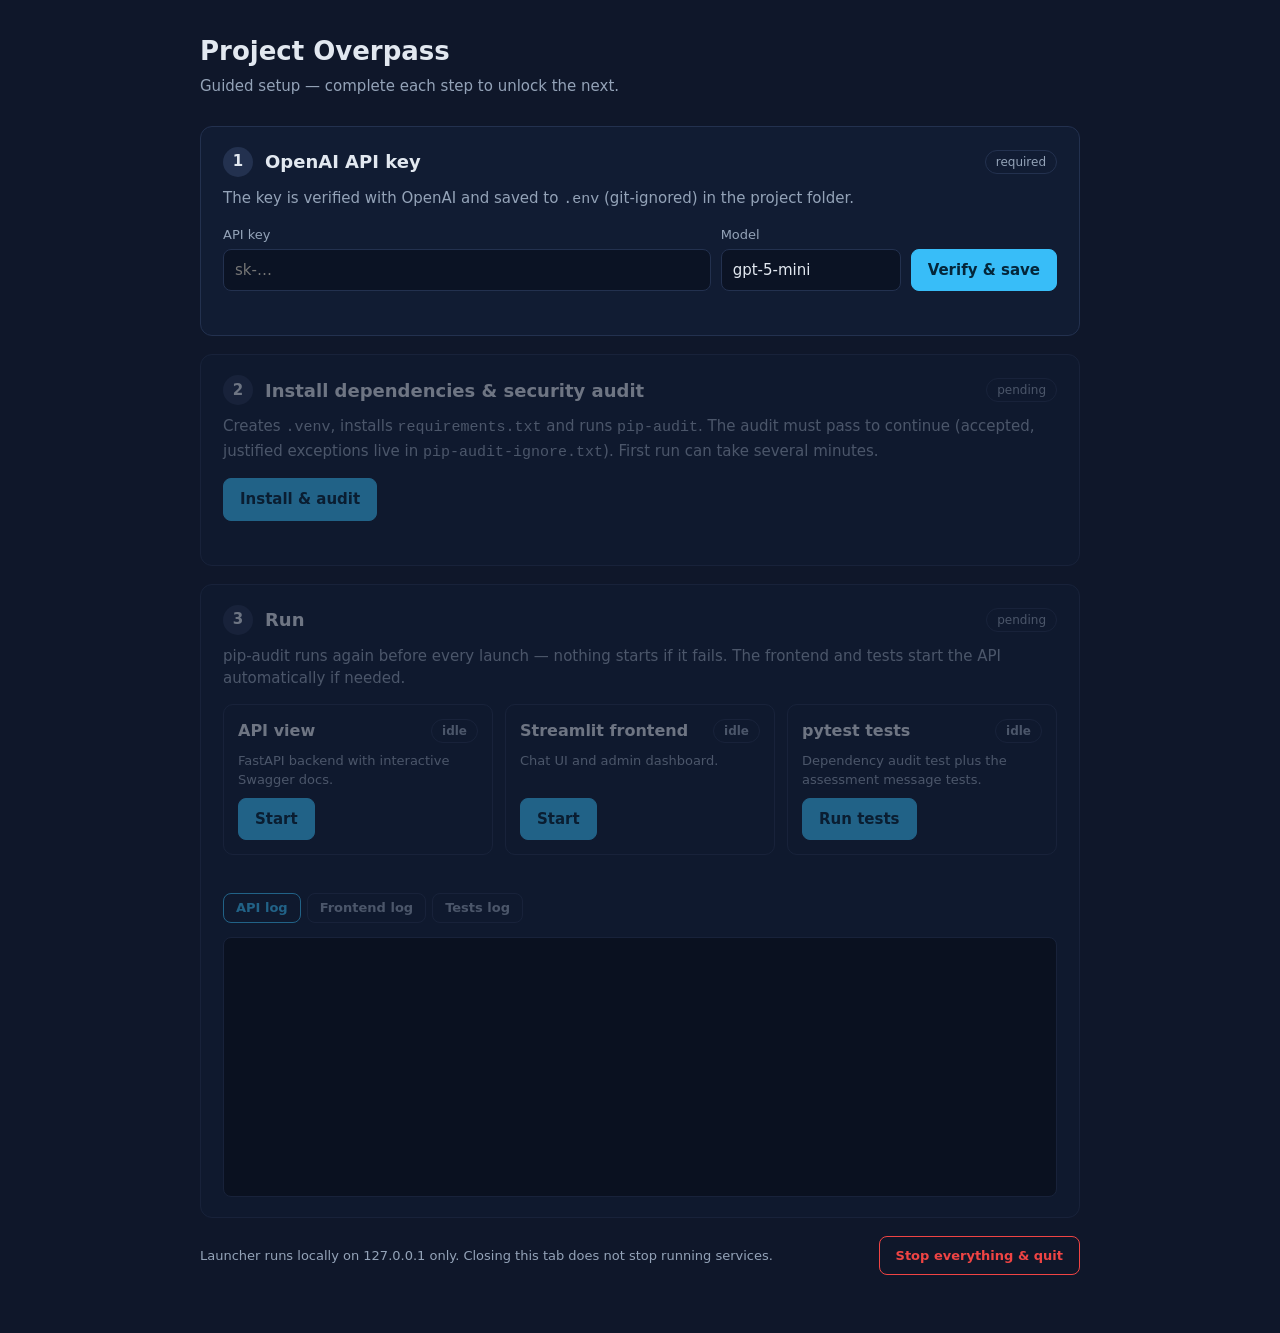
==== launcher/index.html @ e8091e9a "Add HTML setup launcher (init.py) with gated pip-audit - init.py opens a local page: API key -> inst" ====
<!DOCTYPE html>
<html lang="en">
<head>
<meta charset="utf-8">
<meta name="viewport" content="width=device-width, initial-scale=1">
<title>Project Overpass — Setup</title>
<style>
  :root {
    --bg: #0f172a; --card: #111c33; --border: #23314f; --text: #e2e8f0; --muted: #94a3b8;
    --accent: #38bdf8; --ok: #22c55e; --warn: #f59e0b; --bad: #ef4444;
  }
  * { box-sizing: border-box; }
  body { margin: 0; font: 15px/1.5 system-ui, -apple-system, "Segoe UI", sans-serif; background: var(--bg); color: var(--text); }
  main { max-width: 920px; margin: 0 auto; padding: 32px 20px 64px; }
  h1 { margin: 0 0 4px; font-size: 26px; }
  .sub { color: var(--muted); margin: 0 0 28px; }
  .step { background: var(--card); border: 1px solid var(--border); border-radius: 12px; padding: 20px 22px; margin-bottom: 18px; }
  .step.locked { opacity: .45; pointer-events: none; }
  .step-head { display: flex; align-items: center; gap: 12px; margin-bottom: 10px; }
  .num { width: 30px; height: 30px; border-radius: 50%; display: grid; place-items: center; background: var(--border); font-weight: 700; }
  .step.done .num { background: var(--ok); color: #052e12; }
  .step-head h2 { font-size: 18px; margin: 0; flex: 1; }
  .pill { font-size: 12px; padding: 2px 10px; border-radius: 999px; border: 1px solid var(--border); color: var(--muted); white-space: nowrap; }
  .pill.ok { color: var(--ok); border-color: var(--ok); }
  .pill.run { color: var(--accent); border-color: var(--accent); }
  .pill.bad { color: var(--bad); border-color: var(--bad); }
  p.help { color: var(--muted); margin: 4px 0 14px; }
  label { display: block; font-size: 13px; color: var(--muted); margin-bottom: 4px; }
  .row { display: flex; gap: 10px; flex-wrap: wrap; align-items: end; }
  .row > div { flex: 1; min-width: 200px; }
  input { width: 100%; padding: 9px 11px; border-radius: 8px; border: 1px solid var(--border); background: #0b1324; color: var(--text); font: inherit; }
  button { padding: 9px 16px; border-radius: 8px; border: 1px solid var(--accent); background: var(--accent); color: #04263a; font: inherit; font-weight: 600; cursor: pointer; }
  button.secondary { background: transparent; color: var(--accent); }
  button.danger { background: transparent; color: var(--bad); border-color: var(--bad); }
  button:disabled { opacity: .5; cursor: not-allowed; }
  .msg { margin-top: 10px; font-size: 14px; min-height: 1em; }
  .msg.ok { color: var(--ok); } .msg.bad { color: var(--bad); } .msg.warn { color: var(--warn); }
  .targets { display: grid; grid-template-columns: repeat(auto-fit, minmax(240px, 1fr)); gap: 12px; }
  .target { border: 1px solid var(--border); border-radius: 10px; padding: 14px; display: flex; flex-direction: column; gap: 8px; }
  .target.active { border-color: var(--accent); }
  .target h3 { margin: 0; font-size: 16px; display: flex; justify-content: space-between; align-items: center; gap: 8px; }
  .target p { margin: 0; color: var(--muted); font-size: 13px; flex: 1; }
  .target .btns { display: flex; gap: 8px; flex-wrap: wrap; }
  .target a { color: var(--accent); font-size: 13px; }
  pre.log { background: #050a16; border: 1px solid var(--border); border-radius: 8px; padding: 10px 12px; margin: 14px 0 0; height: 260px; overflow: auto; font: 12px/1.45 ui-monospace, Consolas, monospace; white-space: pre-wrap; word-break: break-word; }
  .log-tabs { display: flex; gap: 6px; margin-top: 14px; flex-wrap: wrap; }
  .log-tabs button { padding: 4px 12px; font-size: 13px; background: transparent; color: var(--muted); border-color: var(--border); }
  .log-tabs button.sel { color: var(--accent); border-color: var(--accent); }
  footer { color: var(--muted); font-size: 13px; display: flex; justify-content: space-between; align-items: center; gap: 12px; flex-wrap: wrap; }
</style>
</head>
<body>
<main>
  <h1>Project Overpass</h1>
  <p class="sub">Guided setup — complete each step to unlock the next. <span id="py"></span></p>

  <!-- Step 1 -->
  <section class="step" id="step1">
    <div class="step-head"><div class="num">1</div><h2>OpenAI API key</h2><span class="pill" id="s1pill">required</span></div>
    <p class="help">The key is verified with OpenAI and saved to <code>.env</code> (git-ignored) in the project folder.</p>
    <form id="keyForm" autocomplete="off">
      <div class="row">
        <div><label for="apiKey">API key</label><input id="apiKey" type="password" placeholder="sk-…" spellcheck="false"></div>
        <div style="flex:0 0 180px;min-width:150px"><label for="model">Model</label><input id="model" value="gpt-5-mini" spellcheck="false"></div>
        <button type="submit" id="saveKey">Verify &amp; save</button>
      </div>
    </form>
    <div class="msg" id="keyMsg"></div>
    <button class="secondary" id="skipVerify" hidden style="margin-top:8px">Save without verifying</button>
  </section>

  <!-- Step 2 -->
  <section class="step locked" id="step2">
    <div class="step-head"><div class="num">2</div><h2>Install dependencies &amp; security audit</h2><span class="pill" id="s2pill">pending</span></div>
    <p class="help">Creates <code>.venv</code>, installs <code>requirements.txt</code> and runs <code>pip-audit</code>. The audit must pass to continue
      (accepted, justified exceptions live in <code>pip-audit-ignore.txt</code>). First run can take several minutes.</p>
    <button id="runSetup">Install &amp; audit</button>
    <div class="msg" id="setupMsg"></div>
    <pre class="log" id="setupLog" hidden></pre>
  </section>

  <!-- Step 3 -->
  <section class="step locked" id="step3">
    <div class="step-head"><div class="num">3</div><h2>Run</h2><span class="pill" id="s3pill">pending</span></div>
    <p class="help">pip-audit runs again before every launch — nothing starts if it fails. The frontend and tests start the API automatically if needed.</p>
    <div class="targets">
      <div class="target" data-target="api">
        <h3>API view <span class="pill">idle</span></h3>
        <p>FastAPI backend with interactive Swagger docs.</p>
        <div class="btns"><button data-run>Start</button><button class="danger" data-stop hidden>Stop</button></div>
        <a data-link id="docsLink" target="_blank" rel="noopener" hidden>Open API docs ↗</a>
      </div>
      <div class="target" data-target="frontend">
        <h3>Streamlit frontend <span class="pill">idle</span></h3>
        <p>Chat UI and admin dashboard.</p>
        <div class="btns"><button data-run>Start</button><button class="danger" data-stop hidden>Stop</button></div>
        <a data-link id="feLink" target="_blank" rel="noopener" hidden>Open frontend ↗</a>
      </div>
      <div class="target" data-target="tests">
        <h3>pytest tests <span class="pill">idle</span></h3>
        <p>Dependency audit test plus the assessment message tests.</p>
        <div class="btns"><button data-run>Run tests</button><button class="danger" data-stop hidden>Stop</button></div>
      </div>
    </div>
    <div class="msg" id="runMsg"></div>
    <div class="log-tabs" id="logTabs">
      <button data-log="api" class="sel">API log</button>
      <button data-log="frontend">Frontend log</button>
      <button data-log="tests">Tests log</button>
    </div>
    <pre class="log" id="runLog"></pre>
  </section>

  <footer>
    <span>Launcher runs locally on 127.0.0.1 only. Closing this tab does not stop running services.</span>
    <button class="danger" id="quit">Stop everything &amp; quit</button>
  </footer>
</main>

<script>
const TOKEN = "__LAUNCHER_TOKEN__";
const $ = (s, el = document) => el.querySelector(s);
const $$ = (s, el = document) => [...el.querySelectorAll(s)];
let status = null;
let selectedLog = "api";
const logCursor = {};
const logText = { setup: "", api: "", frontend: "", tests: "" };

async function call(path, body) {
  const opts = { headers: { "X-Launcher-Token": TOKEN } };
  if (body !== undefined) {
    opts.method = "POST";
    opts.headers["Content-Type"] = "application/json";
    opts.body = JSON.stringify(body);
  }
  const res = await fetch(path, opts);
  let data = {};
  try { data = await res.json(); } catch (_) {}
  return { ok: res.ok, status: res.status, data };
}

function setMsg(el, text, kind) { el.textContent = text || ""; el.className = "msg" + (kind ? " " + kind : ""); }

function pill(el, state) {
  const map = { idle: ["idle", ""], running: ["running…", "run"], ready: ["running", "ok"], succeeded: ["passed", "ok"],
                failed: ["failed", "bad"], stopped: ["stopped", ""] };
  const [text, cls] = map[state] || [state, ""];
  el.textContent = text; el.className = "pill" + (cls ? " " + cls : "");
}

// Step 1
async function saveKey(skipVerify) {
  const api_key = $("#apiKey").value.trim();
  const model = $("#model").value.trim();
  const msg = $("#keyMsg");
  if (!api_key) return setMsg(msg, "Enter your OpenAI API key.", "bad");
  $("#saveKey").disabled = true;
  setMsg(msg, "Verifying with OpenAI…");
  const r = await call("/api/key", { api_key, model, skip_verify: !!skipVerify });
  $("#saveKey").disabled = false;
  $("#skipVerify").hidden = !(r.data && r.data.can_skip);
  if (r.ok) { setMsg(msg, r.data.message, skipVerify ? "warn" : "ok"); $("#apiKey").value = ""; }
  else setMsg(msg, (r.data && r.data.error) || "Failed to save key.", "bad");
  refresh();
}
$("#keyForm").addEventListener("submit", e => { e.preventDefault(); saveKey(false); });
$("#skipVerify").addEventListener("click", () => saveKey(true));

// Step 2
$("#runSetup").addEventListener("click", async () => {
  const r = await call("/api/setup", {});
  if (!r.ok) setMsg($("#setupMsg"), r.data.error, "bad");
  $("#setupLog").hidden = false;
  refresh();
});

// Step 3
$$(".target").forEach(card => {
  const target = card.dataset.target;
  $("[data-run]", card).addEventListener("click", async () => {
    selectLog(target);
    const r = await call("/api/run", { target });
    setMsg($("#runMsg"), r.ok ? "" : r.data.error, r.ok ? "" : "bad");
    refresh();
  });
  $("[data-stop]", card).addEventListener("click", async () => { await call("/api/stop", { target }); refresh(); });
});
$$("#logTabs button").forEach(b => b.addEventListener("click", () => selectLog(b.dataset.log)));
function selectLog(name) {
  selectedLog = name;
  $$("#logTabs button").forEach(b => b.classList.toggle("sel", b.dataset.log === name));
  const pre = $("#runLog"); pre.textContent = logText[name]; pre.scrollTop = pre.scrollHeight;
}

$("#quit").addEventListener("click", async () => {
  if (!confirm("Stop all running services and close the launcher?")) return;
  await call("/api/shutdown", {});
  document.body.innerHTML = "<main><h1>Launcher stopped</h1><p class='sub'>Run <code>python init.py</code> to start again.</p></main>";
  clearInterval(timer);
});

// Polling
async function pullLog(job) {
  const r = await call(`/api/logs?job=${job}&since=${logCursor[job] || 0}`);
  if (!r.ok) return;
  if (r.data.lines.length) {
    logText[job] = (logText[job] + r.data.lines.join("\n") + "\n").slice(-200000);
    const pre = job === "setup" ? $("#setupLog") : (job === selectedLog ? $("#runLog") : null);
    if (pre) {
      const atBottom = pre.scrollHeight - pre.scrollTop - pre.clientHeight < 40;
      pre.textContent = logText[job];
      if (atBottom) pre.scrollTop = pre.scrollHeight;
    }
  }
  logCursor[job] = r.data.next;
}

function render() {
  const s = status;
  $("#py").textContent = `Launcher Python ${s.python}.`;

  const keyOk = s.key.configured;
  $("#step1").classList.toggle("done", keyOk);
  $("#s1pill").textContent = keyOk ? `configured (${s.key.masked})` : "required";
  $("#s1pill").className = "pill" + (keyOk ? " ok" : "");
  if (keyOk && document.activeElement !== $("#model")) $("#model").value = s.key.model;

  const setup = s.jobs.setup;
  const setupOk = s.setup.complete;
  $("#step2").classList.toggle("locked", !keyOk);
  $("#step2").classList.toggle("done", setupOk && setup.state !== "running");
  if (setup.state === "running") pill($("#s2pill"), "running");
  else if (setupOk) { $("#s2pill").textContent = "installed · audit passed"; $("#s2pill").className = "pill ok"; }
  else pill($("#s2pill"), setup.state === "idle" ? "pending" : setup.state);
  $("#runSetup").disabled = setup.state === "running";
  $("#runSetup").textContent = setupOk ? "Re-install & audit" : "Install & audit";
  if (setup.state !== "idle") { $("#setupLog").hidden = false;
    setMsg($("#setupMsg"), setup.message, setup.state === "failed" ? "bad" : setup.state === "succeeded" ? "ok" : ""); }

  const unlocked = keyOk && setupOk && setup.state !== "running";
  $("#step3").classList.toggle("locked", !unlocked);
  const running = ["api", "frontend", "tests"].filter(t => ["running", "ready"].includes(s.jobs[t].state));
  $("#s3pill").textContent = running.length ? `${running.length} active` : (unlocked ? "ready" : "pending");
  $("#s3pill").className = "pill" + (running.length ? " run" : unlocked ? " ok" : "");

  $$(".target").forEach(card => {
    const job = s.jobs[card.dataset.target];
    const busy = ["running", "ready"].includes(job.state);
    pill($("h3 .pill", card), job.state);
    card.classList.toggle("active", busy);
    $("[data-run]", card).disabled = busy;
    $("[data-stop]", card).hidden = !busy;
    const link = $("[data-link]", card);
    if (link) link.hidden = job.state !== "ready";
  });
  $("#docsLink").href = s.urls.docs;
  $("#feLink").href = s.urls.frontend;
}

async function refresh() {
  const r = await call("/api/status");
  if (!r.ok) return;
  status = r.data;
  render();
  const jobs = ["setup", "api", "frontend", "tests"].filter(j => status.jobs[j].state !== "idle" || logCursor[j]);
  await Promise.all(jobs.map(pullLog));
}
const timer = setInterval(refresh, 1500);
refresh();
</script>
</body>
</html>
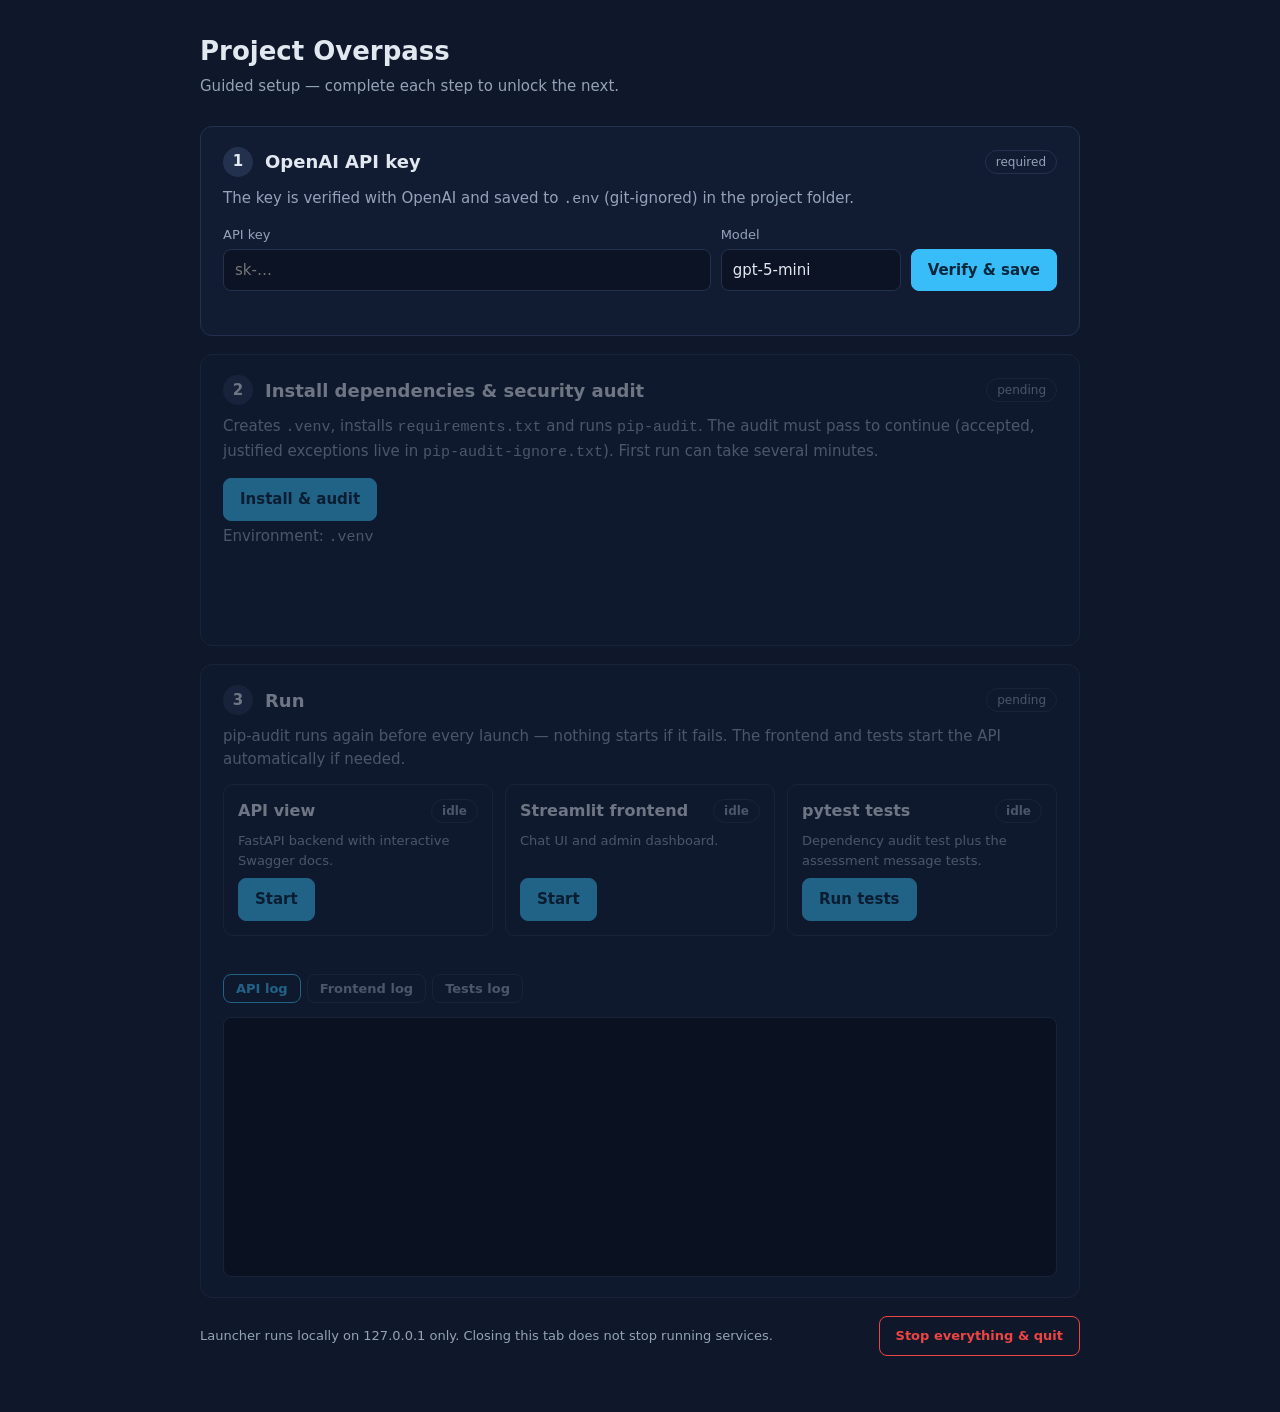
==== commit 3b006ee6: "Add Windows short-path environment recovery to setup page Offer per-worktree environments and existi" ====
--- a/launcher/index.html
+++ b/launcher/index.html
@@ -28,7 +28,8 @@
   label { display: block; font-size: 13px; color: var(--muted); margin-bottom: 4px; }
   .row { display: flex; gap: 10px; flex-wrap: wrap; align-items: end; }
   .row > div { flex: 1; min-width: 200px; }
-  input { width: 100%; padding: 9px 11px; border-radius: 8px; border: 1px solid var(--border); background: #0b1324; color: var(--text); font: inherit; }
+  input, select { width: 100%; padding: 9px 11px; border-radius: 8px; border: 1px solid var(--border); background: #0b1324; color: var(--text); font: inherit; }
+  code { overflow-wrap: anywhere; }
   button { padding: 9px 16px; border-radius: 8px; border: 1px solid var(--accent); background: var(--accent); color: #04263a; font: inherit; font-weight: 600; cursor: pointer; }
   button.secondary { background: transparent; color: var(--accent); }
   button.danger { background: transparent; color: var(--bad); border-color: var(--bad); }
@@ -75,6 +76,21 @@
     <p class="help">Creates <code>.venv</code>, installs <code>requirements.txt</code> and runs <code>pip-audit</code>. The audit must pass to continue
       (accepted, justified exceptions live in <code>pip-audit-ignore.txt</code>). First run can take several minutes.</p>
     <button id="runSetup">Install &amp; audit</button>
+    <p class="help">Environment: <code id="environmentPath">.venv</code></p>
+    <div id="recovery" hidden>
+      <p class="help" id="recoveryReason"></p>
+      <p class="help">Create a shorter environment or select one previously used by this project.
+        Requirements will be installed and audited there. The choice is remembered for this checkout;
+        explicit <code>--venv</code> or <code>OVERPASS_VENV</code> settings still win on restart.
+        The failed local <code>.venv</code> is removed only after the replacement passes installation and audit.</p>
+      <label for="previousEnvironments">Existing project environments</label>
+      <select id="previousEnvironments"><option value="">Create a new environment</option></select>
+      <label for="recoveryPath">Replacement environment path</label>
+      <input id="recoveryPath" spellcheck="false">
+      <button class="secondary" id="retrySetup" style="margin-top:8px">Retry with a shorter environment path</button>
+    </div>
+    <div class="msg warn" id="recoveryError"></div>
+    <div class="msg" id="setupRequestMsg"></div>
     <div class="msg" id="setupMsg"></div>
     <pre class="log" id="setupLog" hidden></pre>
   </section>
@@ -169,9 +185,24 @@
 // Step 2
 $("#runSetup").addEventListener("click", async () => {
   const r = await call("/api/setup", {});
-  if (!r.ok) setMsg($("#setupMsg"), r.data.error, "bad");
+  setMsg($("#setupRequestMsg"), r.ok ? "" : r.data.error, r.ok ? "" : "bad");
   $("#setupLog").hidden = false;
   refresh();
+});
+$("#previousEnvironments").addEventListener("change", e => {
+  $("#recoveryPath").value = e.target.value || status.setup.recovery.suggested;
+});
+$("#retrySetup").addEventListener("click", async () => {
+  $("#retrySetup").disabled = true;
+  try {
+    const r = await call("/api/setup", { venv: $("#recoveryPath").value.trim() });
+    setMsg($("#setupRequestMsg"), r.ok ? "" : r.data.error, r.ok ? "" : "bad");
+    $("#setupLog").hidden = false;
+  } catch (error) {
+    setMsg($("#setupRequestMsg"), `Retry request failed: ${error.message}`, "bad");
+  } finally {
+    refresh();
+  }
 });
 
 // Step 3
@@ -227,12 +258,31 @@
 
   const setup = s.jobs.setup;
   const setupOk = s.setup.complete;
+  const active = Object.values(s.jobs).some(job => ["running", "ready"].includes(job.state));
+  $("#environmentPath").textContent = s.setup.path;
+  const recovery = s.setup.recovery;
+  $("#recovery").hidden = !recovery.available;
+  $("#recoveryReason").textContent = recovery.reason || "A failed local environment is waiting for recovery.";
+  setMsg($("#recoveryError"), recovery.error, "warn");
+  if (!$("#recoveryPath").value) $("#recoveryPath").value = recovery.suggested;
+  const previous = $("#previousEnvironments");
+  const signature = JSON.stringify(recovery.previous);
+  if (previous.dataset.signature !== signature) {
+    const selected = previous.value;
+    previous.replaceChildren(new Option("Create a new environment", ""));
+    recovery.previous.forEach(path => previous.add(new Option(path, path)));
+    if (recovery.previous.includes(selected)) previous.value = selected;
+    previous.dataset.signature = signature;
+  }
+  $("#retrySetup").disabled = active;
+  $("#previousEnvironments").disabled = active;
+  $("#recoveryPath").disabled = active;
   $("#step2").classList.toggle("locked", !keyOk);
   $("#step2").classList.toggle("done", setupOk && setup.state !== "running");
   if (setup.state === "running") pill($("#s2pill"), "running");
   else if (setupOk) { $("#s2pill").textContent = "installed · audit passed"; $("#s2pill").className = "pill ok"; }
   else pill($("#s2pill"), setup.state === "idle" ? "pending" : setup.state);
-  $("#runSetup").disabled = setup.state === "running";
+  $("#runSetup").disabled = active;
   $("#runSetup").textContent = setupOk ? "Re-install & audit" : "Install & audit";
   if (setup.state !== "idle") { $("#setupLog").hidden = false;
     setMsg($("#setupMsg"), setup.message, setup.state === "failed" ? "bad" : setup.state === "succeeded" ? "ok" : ""); }
